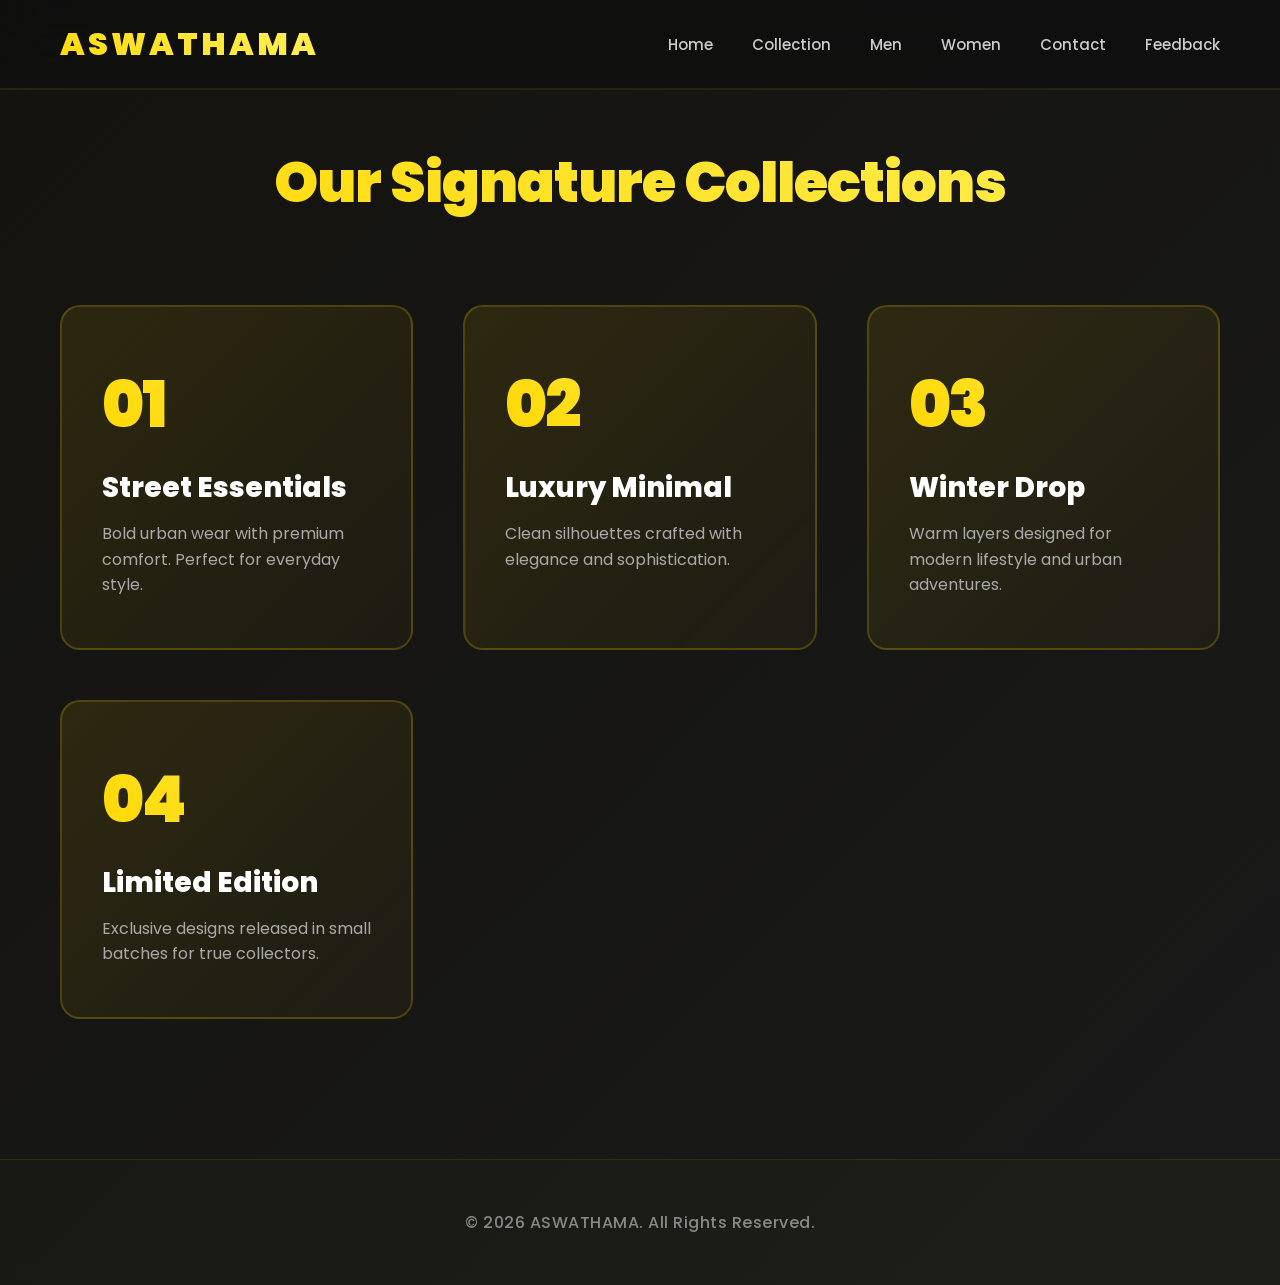
==== collection.html @ 9b9f8757 "Initial commit" ====
<!DOCTYPE html>
<html lang="en">
<head>
    <meta charset="UTF-8">
    <meta name="viewport" content="width=device-width, initial-scale=1.0">
    <title>Collection | ASWATHAMA</title>

    <link rel="stylesheet" href="css/style.css">
    <link rel="stylesheet" href="css/collection.css">

    <link href="https://fonts.googleapis.com/css2?family=Poppins:wght@300;400;600;800&display=swap" rel="stylesheet">
</head>
<body>

<header class="navbar">
    <div class="logo">ASWATHAMA</div>
    <nav>
        <a href="index.html">Home</a>
        <a href="collection.html">Collection</a>
        <a href="men.html">Men</a>
        <a href="women.html">Women</a>
        <a href="contact.html">Contact</a>
        <a href="feedback.html">Feedback</a>
    </nav>
</header>

<section class="collection-section">
    <h2>Our Signature Collections</h2>

    <div class="collection-grid">
        <div class="collection-item">
            <span>01</span>
            <h3>Street Essentials</h3>
            <p>Bold urban wear with premium comfort. Perfect for everyday style.</p>
        </div>

        <div class="collection-item">
            <span>02</span>
            <h3>Luxury Minimal</h3>
            <p>Clean silhouettes crafted with elegance and sophistication.</p>
        </div>

        <div class="collection-item">
            <span>03</span>
            <h3>Winter Drop</h3>
            <p>Warm layers designed for modern lifestyle and urban adventures.</p>
        </div>

        <div class="collection-item">
            <span>04</span>
            <h3>Limited Edition</h3>
            <p>Exclusive designs released in small batches for true collectors.</p>
        </div>
    </div>
</section>

<footer>
    <p>© 2026 ASWATHAMA. All Rights Reserved.</p>
</footer>

</body>
</html>
---- css/style.css ----
* {
    margin: 0;
    padding: 0;
    box-sizing: border-box;
    font-family: 'Poppins', sans-serif;
}

html {
    scroll-behavior: smooth;
}

body {
    background: linear-gradient(135deg, #0f0f0f 0%, #1a1a1a 100%);
    color: #fff;
    animation: pageFade 1s ease;
    overflow-x: hidden;
}

/* ========== NAVBAR ========== */
.navbar {
    position: fixed;
    top: 0;
    width: 100%;
    padding: 20px 60px;
    display: flex;
    justify-content: space-between;
    align-items: center;
    background: rgba(15,15,15,0.95);
    backdrop-filter: blur(20px);
    z-index: 1000;
    border-bottom: 2px solid rgba(255, 215, 0, 0.1);
    animation: slideDown 0.6s ease;
}

@keyframes slideDown {
    from {
        transform: translateY(-100%);
        opacity: 0;
    }
    to {
        transform: translateY(0);
        opacity: 1;
    }
}

.logo {
    font-size: 32px;
    font-weight: 900;
    letter-spacing: 3px;
    background: linear-gradient(45deg, #ffd700, #ffed4e, #ffd700);
    background-size: 200% 200%;
    -webkit-background-clip: text;
    -webkit-text-fill-color: transparent;
    background-clip: text;
    animation: gradientShift 3s ease infinite;
}

@keyframes gradientShift {
    0% { background-position: 0% 50%; }
    50% { background-position: 100% 50%; }
    100% { background-position: 0% 50%; }
}

nav a {
    margin-left: 35px;
    color: #ccc;
    text-decoration: none;
    position: relative;
    transition: 0.4s cubic-bezier(0.68, -0.55, 0.265, 1.55);
    font-weight: 500;
    font-size: 15px;
}

nav a::before {
    content: '';
    position: absolute;
    width: 0;
    height: 3px;
    bottom: -8px;
    left: 0;
    background: linear-gradient(45deg, #ffd700, #ffed4e);
    transition: width 0.4s cubic-bezier(0.68, -0.55, 0.265, 1.55);
    border-radius: 10px;
}

nav a::after {
    content: '';
    position: absolute;
    width: 0;
    height: 0;
    bottom: -8px;
    left: 0;
    background: rgba(255,215,0,0.1);
    transition: 0.3s;
}

nav a:hover {
    color: #ffed4e;
    transform: translateY(-3px);
}

nav a:hover::before {
    width: 100%;
}


.hero {
    margin-top: 80px;
    padding: 60px;
    display: flex;
    align-items: center;
    justify-content: space-between;
    gap: 60px;
    animation: fadeInUp 1s ease 0.3s backwards;
}

@keyframes fadeInUp {
    from {
        opacity: 0;
        transform: translateY(40px);
    }
    to {
        opacity: 1;
        transform: translateY(0);
    }
}

.hero-content h1 {
    font-size: 72px;
    font-weight: 900;
    line-height: 1.2;
    margin-bottom: 20px;
    letter-spacing: -2px;
    animation: textReveal 0.8s ease 0.5s backwards;
}

@keyframes textReveal {
    from {
        opacity: 0;
        clip-path: polygon(0 0, 0 0, 0 100%, 0% 100%);
    }
    to {
        opacity: 1;
        clip-path: polygon(0 0, 100% 0, 100% 100%, 0 100%);
    }
}

.hero-content h1 span {
    background: linear-gradient(45deg, #ffd700, #ffed4e);
    -webkit-background-clip: text;
    -webkit-text-fill-color: transparent;
    background-clip: text;
    font-weight: 950;
}

.hero-content p {
    font-size: 20px;
    color: #aaa;
    margin-bottom: 30px;
    animation: fadeInUp 0.8s ease 0.7s backwards;
    letter-spacing: 0.5px;
}

.hero-image {
    animation: float 3s ease-in-out infinite;
    filter: drop-shadow(0 0 30px rgba(255,215,0,0.2));
}

@keyframes float {
    0%, 100% {
        transform: translateY(0px) rotateZ(-2deg);
    }
    50% {
        transform: translateY(-30px) rotateZ(2deg);
    }
}

.hero-image img {
    max-width: 400px;
    filter: drop-shadow(0 20px 40px rgba(0,0,0,0.5));
    transition: filter 0.4s;
}

.hero-image:hover img {
    filter: drop-shadow(0 30px 60px rgba(255,215,0,0.3));
}


.cta {
    padding: 18px 48px;
    background: linear-gradient(45deg, #ffd700, #ffed4e);
    border: none;
    border-radius: 50px;
    font-weight: 700;
    font-size: 16px;
    cursor: pointer;
    transition: all 0.5s cubic-bezier(0.68, -0.55, 0.265, 1.55);
    box-shadow: 0 0 30px rgba(255,215,0,0.4), inset 0 0 20px rgba(255,255,255,0.2);
    color: #000;
    position: relative;
    overflow: hidden;
    text-transform: uppercase;
    letter-spacing: 1px;
    animation: fadeInUp 0.8s ease 0.9s backwards;
}

.cta::before {
    content: '';
    position: absolute;
    top: 0;
    left: -100%;
    width: 100%;
    height: 100%;
    background: linear-gradient(45deg, transparent, rgba(255,255,255,0.3), transparent);
    transition: left 0.6s;
}

.cta:hover::before {
    left: 100%;
}

.cta:hover {
    transform: scale(1.08) translateY(-3px);
    box-shadow: 0 0 50px rgba(255,215,0,0.8), inset 0 0 20px rgba(255,255,255,0.3);
}

.cta:active {
    transform: scale(0.98);
}


.products {
    padding: 80px 60px;
    text-align: center;
    animation: fadeInUp 1s ease 0.5s backwards;
}

.products h2 {
    font-size: 48px;
    font-weight: 900;
    margin-bottom: 60px;
    letter-spacing: -1px;
    background: linear-gradient(45deg, #ffd700, #ffed4e, #fff);
    background-size: 200% 200%;
    -webkit-background-clip: text;
    -webkit-text-fill-color: transparent;
    background-clip: text;
    animation: gradientShift 3s ease infinite;
}

.product-grid {
    display: grid;
    grid-template-columns: repeat(3, 1fr);
    gap: 40px;
}

.card {
    background: linear-gradient(135deg, rgba(255,215,0,0.05), rgba(255,215,0,0.02));
    border: 1px solid rgba(255,215,0,0.2);
    border-radius: 20px;
    padding: 30px;
    text-align: center;
    transition: all 0.5s cubic-bezier(0.68, -0.55, 0.265, 1.55);
    cursor: pointer;
    position: relative;
    overflow: hidden;
    animation: fadeInUp 0.8s ease calc(0.6s + var(--card-index, 0) * 0.1s) backwards;
}

.card::before {
    content: '';
    position: absolute;
    top: 0;
    left: -100%;
    width: 100%;
    height: 100%;
    background: linear-gradient(45deg, transparent, rgba(255,215,0,0.1), transparent);
    transition: left 0.6s;
}

.card:hover::before {
    left: 100%;
}

.card:hover {
    transform: translateY(-20px) scale(1.05);
    border-color: rgba(255,215,0,0.5);
    box-shadow: 0 20px 50px rgba(255,215,0,0.3), 0 0 40px rgba(255,215,0,0.2);
    background: linear-gradient(135deg, rgba(255,215,0,0.1), rgba(255,215,0,0.05));
}

.card-img {
    width: 100%;
    height: 250px;
    background: linear-gradient(135deg, rgba(255,215,0,0.1), rgba(255,215,0,0.05));
    border-radius: 15px;
    margin-bottom: 20px;
    transition: all 0.5s;
    position: relative;
    overflow: hidden;
}

.card-img::after {
    content: '';
    position: absolute;
    top: -50%;
    left: -50%;
    width: 200%;
    height: 200%;
    background: linear-gradient(45deg, transparent, rgba(255,255,255,0.2), transparent);
    animation: shimmer 2s infinite;
}

@keyframes shimmer {
    0% {
        transform: translate(-50%, -50%) rotate(0deg);
    }
    100% {
        transform: translate(50%, 50%) rotate(45deg);
    }
}

.card:hover .card-img {
    transform: scale(1.1);
    background: linear-gradient(135deg, rgba(255,215,0,0.2), rgba(255,215,0,0.1));
}

.card h3 {
    font-size: 22px;
    font-weight: 700;
    margin-bottom: 12px;
    transition: color 0.3s;
    color: #fff;
}

.card:hover h3 {
    color: #ffed4e;
}

.card p {
    font-size: 20px;
    font-weight: 600;
    color: #ffd700;
    transition: all 0.3s;
}

.card:hover p {
    font-size: 24px;
    color: #ffed4e;
    text-shadow: 0 0 20px rgba(255,215,0,0.5);
}


footer {
    padding: 50px 40px;
    text-align: center;
    color: #888;
    border-top: 1px solid rgba(255,215,0,0.1);
    background: rgba(255,215,0,0.02);
    transition: all 0.4s;
    animation: fadeInUp 0.8s ease 0.8s backwards;
}

footer:hover {
    color: #aaa;
    background: rgba(255,215,0,0.05);
}

footer p {
    font-weight: 500;
    letter-spacing: 0.5px;
}


@keyframes pageFade {
    from { 
        opacity: 0;
    }
    to { 
        opacity: 1;
    }
}

@media (max-width: 768px) {
    .navbar {
        padding: 20px 30px;
    }
    nav a {
        margin-left: 15px;
    }
}
---- css/collection.css ----
.collection-section {
    min-height: 100vh;
    padding: 140px 60px;
    background: linear-gradient(135deg, rgba(255,215,0,0.02) 0%, transparent 100%);
    animation: fadeInUp 1s ease 0.3s backwards;
}

.collection-section h2 {
    font-size: 56px;
    font-weight: 900;
    margin-bottom: 80px;
    letter-spacing: -1px;
    text-align: center;
    background: linear-gradient(45deg, #ffd700, #ffed4e, #fff);
    background-size: 200% 200%;
    -webkit-background-clip: text;
    -webkit-text-fill-color: transparent;
    background-clip: text;
    animation: gradientShift 3s ease infinite;
}

.collection-grid {
    display: grid;
    grid-template-columns: repeat(auto-fit, minmax(280px, 1fr));
    gap: 50px;
}

.collection-item {
    background: linear-gradient(135deg, rgba(255,215,0,0.1), rgba(255,215,0,0.03));
    border: 2px solid rgba(255,215,0,0.2);
    border-radius: 20px;
    padding: 50px 40px;
    position: relative;
    overflow: hidden;
    transition: all 0.6s cubic-bezier(0.68, -0.55, 0.265, 1.55);
    cursor: pointer;
    animation: scaleUp 0.8s ease calc(var(--card-index, 0) * 0.1s) backwards;
}

@keyframes scaleUp {
    from {
        opacity: 0;
        transform: scale(0.8) translateY(40px);
    }
    to {
        opacity: 1;
        transform: scale(1) translateY(0);
    }
}

.collection-item::before {
    content: '';
    position: absolute;
    inset: 0;
    background: linear-gradient(45deg, transparent, rgba(255,255,255,0.1), transparent);
    transform: translateX(-100%);
    transition: transform 0.6s;
}

.collection-item::after {
    content: '';
    position: absolute;
    inset: 0;
    background: radial-gradient(circle at center, rgba(255,215,0,0.15), transparent);
    opacity: 0;
    transition: opacity 0.4s;
}

.collection-item:hover::before {
    transform: translateX(100%);
}

.collection-item:hover::after {
    opacity: 1;
}

.collection-item:hover {
    transform: translateY(-25px) scale(1.08);
    border-color: rgba(255,215,0,0.5);
    box-shadow: 0 30px 80px rgba(255,215,0,0.25), 0 0 40px rgba(255,215,0,0.15);
    background: linear-gradient(135deg, rgba(255,215,0,0.15), rgba(255,215,0,0.05));
}

.collection-item span {
    display: block;
    font-size: 64px;
    font-weight: 900;
    background: linear-gradient(45deg, #ffd700, #ffed4e);
    -webkit-background-clip: text;
    -webkit-text-fill-color: transparent;
    background-clip: text;
    margin-bottom: 15px;
    animation: floatNum 3s ease-in-out infinite;
    letter-spacing: -2px;
}

@keyframes floatNum {
    0%, 100% { 
        transform: translateY(0);
    }
    50% { 
        transform: translateY(-12px);
    }
}

.collection-item h3 {
    font-size: 28px;
    font-weight: 800;
    margin-bottom: 12px;
    color: #fff;
    transition: color 0.3s;
}

.collection-item:hover h3 {
    color: #ffed4e;
    text-shadow: 0 0 20px rgba(255,215,0,0.4);
}

.collection-item p {
    font-size: 16px;
    color: #aaa;
    line-height: 1.6;
    transition: color 0.3s;
    font-weight: 400;
}

.collection-item:hover p {
    color: #ddd;
}


@keyframes fadeInUp {
    from {
        opacity: 0;
        transform: translateY(40px);
    }
    to {
        opacity: 1;
        transform: translateY(0);
    }
}

@keyframes gradientShift {
    0% { background-position: 0% 50%; }
    50% { background-position: 100% 50%; }
    100% { background-position: 0% 50%; }
}

@media (max-width: 768px) {
    .collection-section {
        padding: 100px 30px;
    }

    .collection-section h2 {
        font-size: 36px;
        margin-bottom: 50px;
    }

    .collection-grid {
        grid-template-columns: 1fr;
        gap: 30px;
    }

    .collection-item {
        padding: 40px 30px;
    }

    .collection-item span {
        font-size: 48px;
    }

    .collection-item h3 {
        font-size: 24px;
    }
}
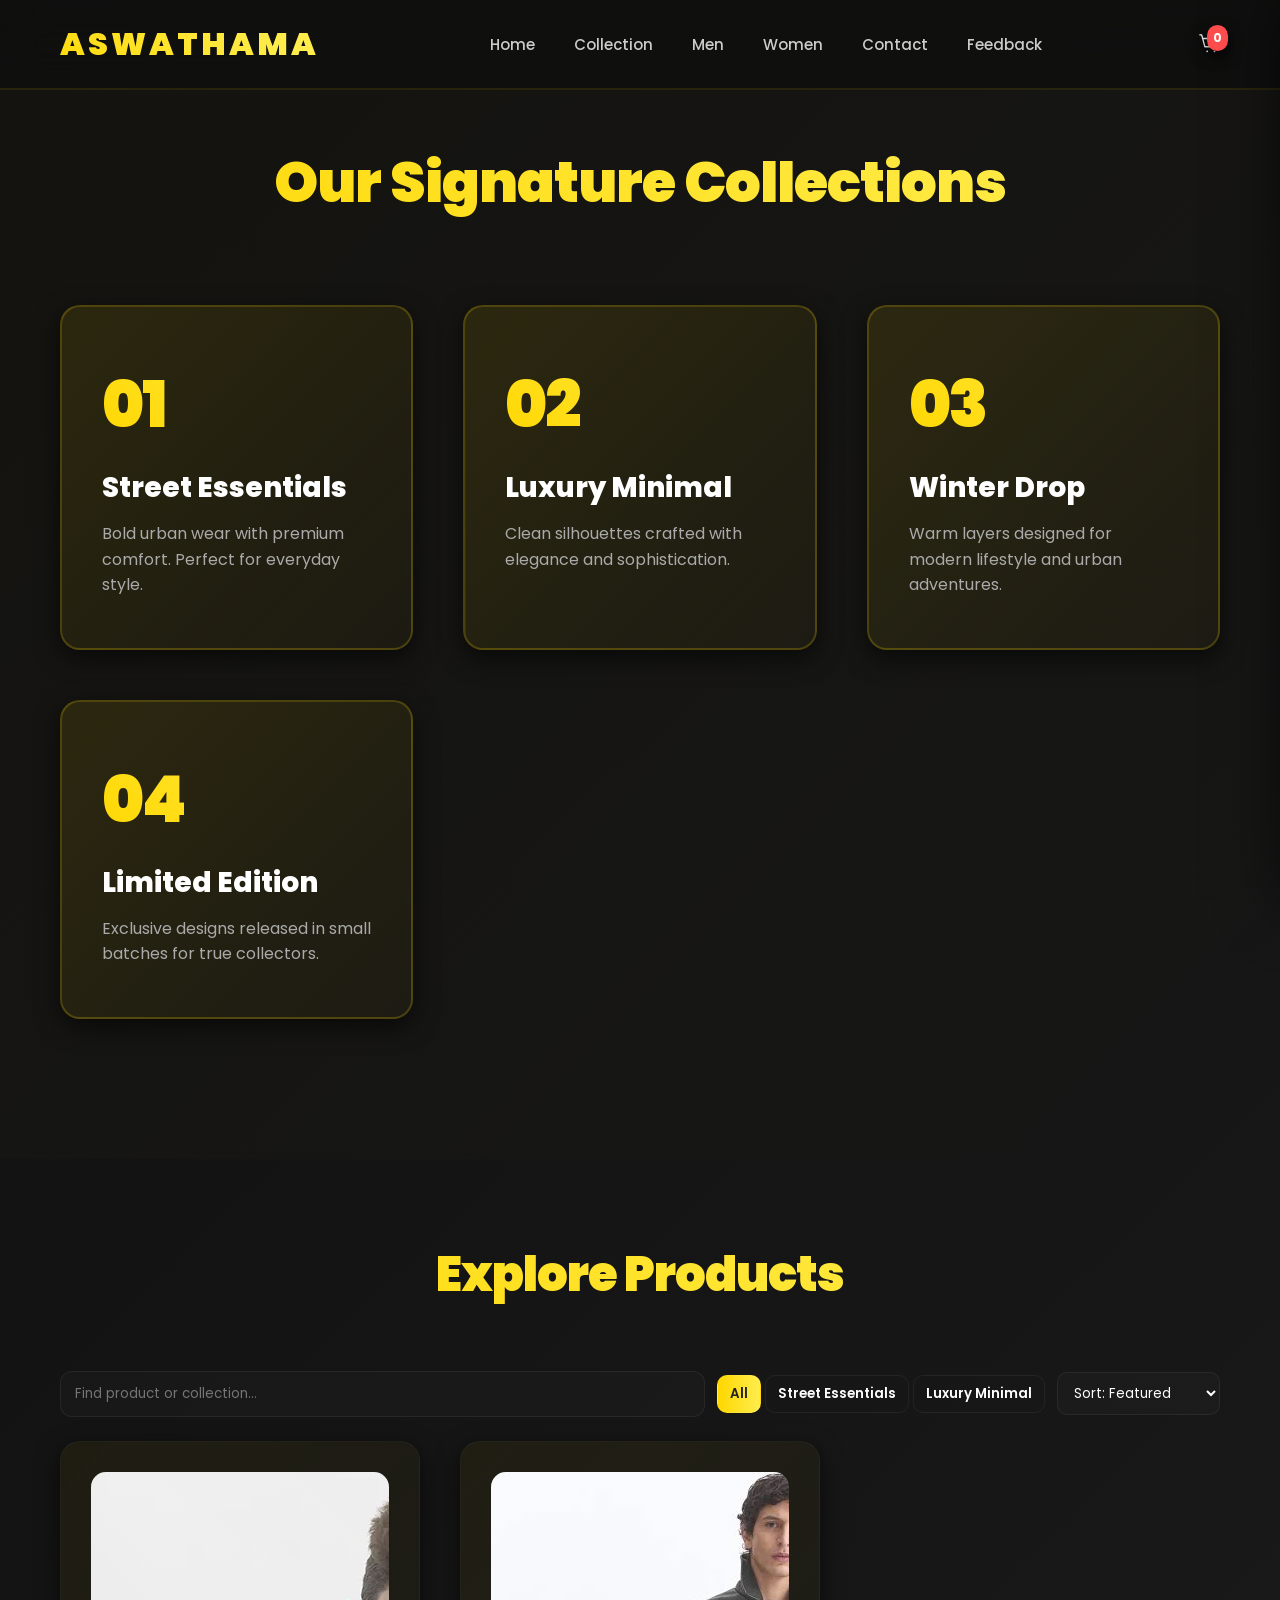
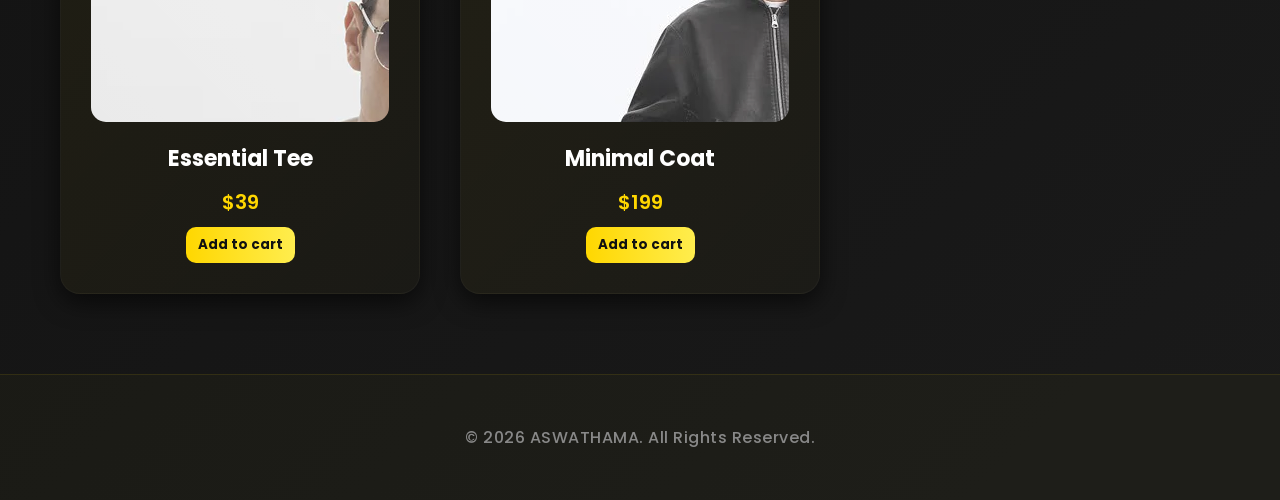
==== commit ef5da6dd: "Add interactive product grid, modal, cart and checkout demo" ====
--- a/collection.html
+++ b/collection.html
@@ -54,9 +54,42 @@
     </div>
 </section>
 
+<section class="products">
+    <h2>Explore Products</h2>
+    <div class="filter-bar">
+        <input type="search" placeholder="Find product or collection..." />
+        <div class="categories">
+            <button class="cat-btn active" data-cat="all">All</button>
+            <button class="cat-btn" data-cat="Street Essentials">Street Essentials</button>
+            <button class="cat-btn" data-cat="Luxury Minimal">Luxury Minimal</button>
+        </div>
+        <select>
+            <option value="default">Sort: Featured</option>
+            <option value="price-asc">Price: Low → High</option>
+            <option value="price-desc">Price: High → Low</option>
+        </select>
+    </div>
+
+    <div class="product-grid">
+        <div class="card product-item" data-category="Street Essentials" data-price="39" data-name="Essential Tee">
+            <div class="card-img"><img src="image/white_shirt.png" alt="Essential Tee" loading="lazy"></div>
+            <h3>Essential Tee</h3>
+            <p>$39</p>
+        </div>
+
+        <div class="card product-item" data-category="Luxury Minimal" data-price="199" data-name="Minimal Coat">
+            <div class="card-img"><img src="image/black_jacket.png" alt="Minimal Coat" loading="lazy"></div>
+            <h3>Minimal Coat</h3>
+            <p>$199</p>
+        </div>
+    </div>
+</section>
+
 <footer>
     <p>© 2026 ASWATHAMA. All Rights Reserved.</p>
 </footer>
 
+<script src="js/site.js"></script>
+
 </body>
 </html>
--- a/css/style.css
+++ b/css/style.css
@@ -390,3 +390,200 @@
         margin-left: 15px;
     }
 }
+
+/* ========== SHARED COMPONENTS: FILTERS & DEPTH ========== */
+.filter-bar {
+    display: flex;
+    gap: 12px;
+    align-items: center;
+    justify-content: space-between;
+    flex-wrap: wrap;
+    margin: 24px 0;
+}
+
+.filter-bar input[type="search"] {
+    flex: 1 1 320px;
+    padding: 12px 14px;
+    border-radius: 12px;
+    border: 1px solid rgba(255,255,255,0.06);
+    background: rgba(255,255,255,0.02);
+    color: #fff;
+}
+
+.filter-bar .cat-btn {
+    background: transparent;
+    border: 1px solid rgba(255,255,255,0.06);
+    padding: 8px 12px;
+    border-radius: 10px;
+    cursor: pointer;
+    color: #fff;
+    font-weight: 600;
+}
+
+.filter-bar .cat-btn.active { background: linear-gradient(90deg,#ffd700,#ffed4e); color:#222; }
+
+.filter-bar select { padding: 10px 12px; border-radius:10px; color:#fff; background: rgba(255,255,255,0.02); border:1px solid rgba(255,255,255,0.06); }
+
+.product-grid { margin-top: 12px; }
+.product-item { opacity: 0; transform: translateY(18px); transition: opacity 0.6s ease, transform 0.6s ease; }
+.product-item.revealed { opacity:1; transform: translateY(0); }
+
+/* deepen card visuals globally */
+.card, .product-item, .fashion-card, .collection-item, .feedback-card {
+    box-shadow: 0 8px 24px rgba(0,0,0,0.6);
+    border: 1px solid rgba(255,255,255,0.03);
+}
+
+/* accessibility focus states */
+.cat-btn:focus, .filter-bar select:focus, .filter-bar input:focus, .cta:focus { outline: 3px solid rgba(255,215,0,0.15); outline-offset: 3px; }
+
+@media (max-width: 768px) {
+    .product-grid { grid-template-columns: 1fr !important; gap: 18px; }
+}
+
+/* ========== PRODUCT MODAL & CART UI ========== */
+.cart-icon {
+    position: relative;
+    display: flex;
+    align-items: center;
+    gap: 8px;
+    margin-left: 20px;
+    cursor: pointer;
+}
+
+.cart-icon svg { width: 22px; height: 22px; filter: drop-shadow(0 4px 8px rgba(0,0,0,0.6)); }
+.cart-badge {
+    position: absolute;
+    top: -8px;
+    right: -8px;
+    background: #ff4d4d;
+    color: #fff;
+    font-weight: 700;
+    font-size: 12px;
+    padding: 4px 6px;
+    border-radius: 999px;
+    box-shadow: 0 6px 14px rgba(0,0,0,0.6);
+}
+
+.product-item .add-btn {
+    margin-top: 10px;
+    display: inline-block;
+    padding: 8px 12px;
+    border-radius: 10px;
+    border: none;
+    background: linear-gradient(90deg,#ffd700,#ffed4e);
+    color: #111;
+    font-weight: 700;
+    cursor: pointer;
+    transition: transform 0.22s ease, box-shadow 0.22s ease;
+}
+.product-item .add-btn:active { transform: scale(0.98); }
+
+.fly-image {
+    position: fixed;
+    z-index: 2000;
+    width: 80px;
+    height: 80px;
+    pointer-events: none;
+    border-radius: 10px;
+    object-fit: cover;
+    transition: transform 0.8s cubic-bezier(0.22,1,0.36,1), opacity 0.8s;
+}
+
+/* Modal */
+.product-modal {
+    position: fixed;
+    inset: 0;
+    display: none;
+    align-items: center;
+    justify-content: center;
+    background: rgba(0,0,0,0.6);
+    z-index: 1500;
+}
+.product-modal.open { display: flex; }
+.product-modal .modal-card {
+    width: min(920px, 92%);
+    background: linear-gradient(180deg, #0f0f0f, #141414);
+    border-radius: 14px;
+    padding: 24px;
+    display: flex;
+    gap: 20px;
+    align-items: center;
+    box-shadow: 0 40px 120px rgba(0,0,0,0.8);
+    transform: translateY(20px);
+    animation: modalPop 0.36s cubic-bezier(0.2,1,0.2,1) forwards;
+}
+
+@keyframes modalPop {
+    to { transform: translateY(0); }
+}
+.modal-card img { width: 260px; height: auto; border-radius: 10px; }
+.modal-card .meta { color: #ddd; }
+.modal-close { position: absolute; top: 18px; right: 18px; background: transparent; border: none; color: #fff; font-size: 20px; cursor: pointer; }
+
+/* Subtle parallax for hero */
+.hero-image { transform-style: preserve-3d; }
+.hero-image img { transform: translateZ(20px) scale(1.02); transition: transform 0.9s ease; }
+.hero:hover .hero-image img { transform: translateY(-16px) translateZ(30px) scale(1.05); }
+
+/* Skeleton loader for product image placeholders */
+.skeleton {
+    background: linear-gradient(90deg, rgba(255,255,255,0.03), rgba(255,255,255,0.06), rgba(255,255,255,0.03));
+    animation: shimmer 1.6s linear infinite;
+    border-radius: 10px;
+}
+
+/* ========== CAROUSEL INSIDE MODAL ========== */
+.modal-carousel {
+    width: 360px;
+    height: 320px;
+    position: relative;
+    overflow: hidden;
+    border-radius: 10px;
+    background: #0b0b0b;
+    display: flex;
+    align-items: center;
+    justify-content: center;
+}
+.modal-carousel .slide { position: absolute; opacity: 0; transition: opacity 0.36s ease, transform 0.36s ease; width:100%; height:100%; display:flex; align-items:center; justify-content:center; }
+.modal-carousel .slide.active { opacity: 1; transform: translateY(0); z-index: 2; }
+.modal-carousel img { max-width: 100%; max-height: 100%; object-fit:contain; }
+.carousel-controls { position: absolute; left: 8px; right:8px; top: 50%; transform: translateY(-50%); display:flex; justify-content:space-between; pointer-events:none; }
+.carousel-controls button { pointer-events:auto; background: rgba(0,0,0,0.35); border: none; color:#fff; padding:8px 10px; border-radius:10px; cursor:pointer; }
+.carousel-thumbs { display:flex; gap:8px; margin-top:12px; }
+.carousel-thumbs img { width:48px; height:48px; object-fit:cover; border-radius:6px; cursor:pointer; opacity:0.7; }
+.carousel-thumbs img.active { outline: 2px solid #ffd700; opacity:1; }
+
+/* ========== CART DRAWER ========== */
+.cart-drawer {
+    position: fixed;
+    right: 0;
+    top: 0;
+    height: 100vh;
+    width: 360px;
+    background: linear-gradient(180deg, #0f0f0f, #111);
+    box-shadow: -30px 0 60px rgba(0,0,0,0.7);
+    transform: translateX(110%);
+    transition: transform 0.36s cubic-bezier(0.2,1,0.2,1);
+    z-index: 1800;
+    padding: 18px;
+    display:flex;
+    flex-direction:column;
+}
+.checkout-page .checkout-grid { display:grid; grid-template-columns: 1fr 360px; gap:28px; align-items:start; }
+.checkout-page .checkout-form label { display:block; margin-bottom:10px; color:#ddd; }
+.checkout-page .checkout-form input, .checkout-page .checkout-form textarea, .checkout-page .checkout-form select { width:100%; padding:10px 12px; border-radius:8px; border:1px solid rgba(255,255,255,0.06); background:rgba(255,255,255,0.02); color:#fff; }
+.checkout-page .order-summary { background: linear-gradient(135deg, rgba(255,215,0,0.02), rgba(255,215,0,0.01)); padding:16px; border-radius:12px; }
+.checkout-page .order-list { display:flex; flex-direction:column; gap:10px; margin-bottom:12px; }
+.checkout-row { display:flex; justify-content:space-between; align-items:center; padding:8px; border-radius:8px; background:rgba(255,255,255,0.01); }
+.summary-footer { margin-top:12px; font-weight:700; }
+.confirm-card { background: linear-gradient(180deg,#0f0f0f,#121212); padding:24px; border-radius:12px; display:inline-block; }
+.cart-drawer.open { transform: translateX(0); }
+.cart-drawer h3 { margin-bottom: 12px; }
+.cart-list { flex:1; overflow:auto; display:flex; flex-direction:column; gap:12px; }
+.cart-item { display:flex; gap:10px; align-items:center; }
+.cart-item img { width:64px; height:64px; object-fit:cover; border-radius:8px; }
+.qty-control { display:flex; gap:6px; align-items:center; }
+.qty-control button { padding:4px 8px; border-radius:6px; border:none; background:rgba(255,255,255,0.04); color:#fff; cursor:pointer; }
+.cart-footer { margin-top:12px; display:flex; flex-direction:column; gap:8px; }
+.checkout-btn { background: linear-gradient(90deg,#ffd700,#ffed4e); border:none; padding:12px; border-radius:10px; font-weight:800; cursor:pointer; }
